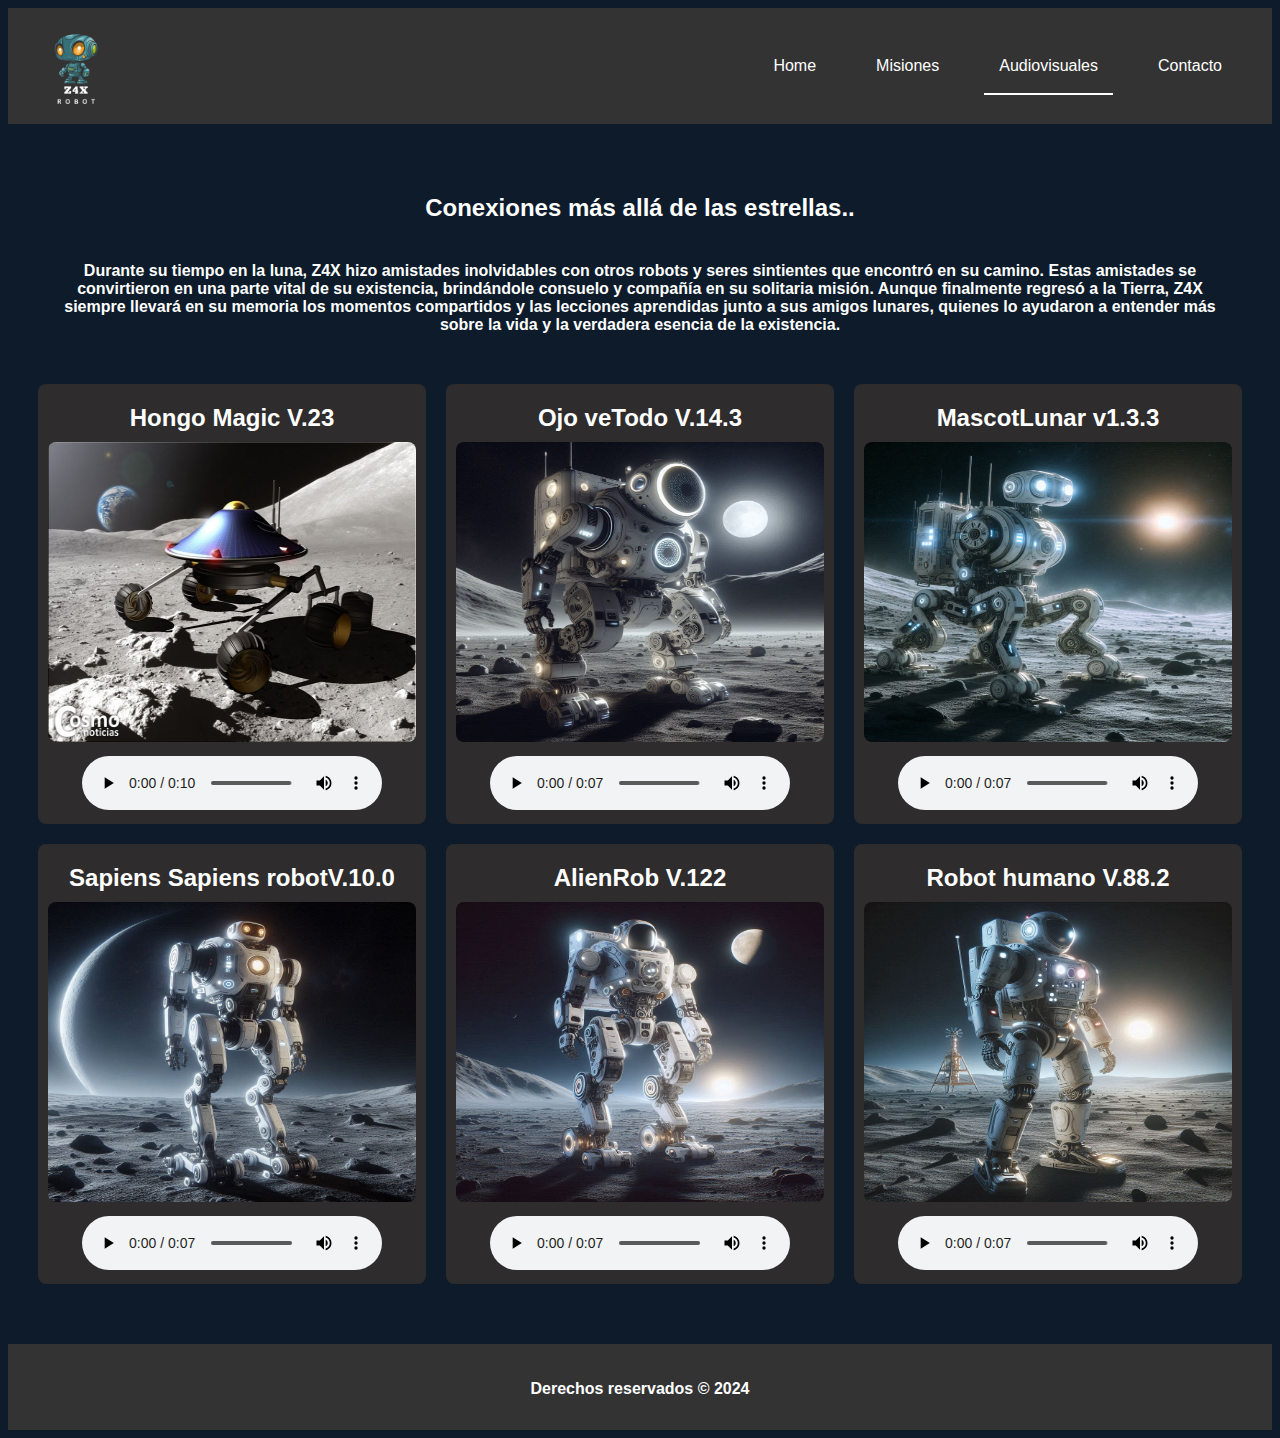
==== pages/audiovisuales.html @ 73c1279c "primer commit" ====
<!DOCTYPE html>
<html lang="en">

<head>
    <meta charset="UTF-8">
    <meta http-equiv="X-UA-Compatible" content="IE=edge">
    <meta name="viewport" content="width=device-width, initial-scale=1.0">
    <link rel="shortcut icon" href="/favicon.ico" type="image/x-icon">
    <title>Z4X, el robot</title>
    <link rel="stylesheet" href="/styles/style.css">
    <link rel="stylesheet" href="/styles/estilosNavbar.css">
    <link rel="stylesheet" href="../styles/audiovisuales.css">
    <link rel="stylesheet" href="https://cdn.jsdelivr.net/npm/bootstrap-icons@1.11.3/font/bootstrap-icons.min.css">

</head>

<body>

    <header>
        <nav class="navbar">
            <img class="logo" src="/assets/img/Z4XRobot-removebg-preview.png" alt="logo-robot"><a href="/index.html"></a>
            <div class="menu-icon" id="menu-icon"><i id="hamburguesa" class="bi bi-list"></i></div>
            <ul class="nav-list" id="nav-list">
                <li><a href="/index.html">Home</a></li>
                <li><a href="/pages/misiones.html">Misiones</a></li>
                <li><a class="active" href="/pages/audiovisuales.html">Audiovisuales</a></li>
                <li><a href="/pages/contacto.html">Contacto</a></li>
            </ul>
        </nav>
    </header>
    
    <h2 class="titulo-audiovisuales">Conexiones  más allá de las estrellas..</h2>
    <h4 class="subtitulo ">Durante su tiempo en la luna, Z4X hizo amistades inolvidables con otros robots y seres sintientes que encontró en su camino. Estas amistades se convirtieron en una parte vital de su existencia, brindándole consuelo y compañía en su solitaria misión.
    Aunque finalmente regresó a la Tierra, Z4X siempre llevará en su memoria los momentos compartidos y las lecciones aprendidas junto a sus amigos lunares, quienes lo ayudaron a entender más sobre la vida y la verdadera esencia de la existencia.</h4>

    <!-- En la siguientes section les aplico las tarjetas de robots con js -->
    <section class="contenedor">
    </section>
    <section class="contenedor">
    </section>

    <footer>
        <p>Derechos reservados &copy; 2024</p>
    </footer>

    <script src="/JS/app.js"></script>
    <script src="/JS/audiovisuales.js"></script>
</body>

</html>
---- styles/style.css ----
/* *{
    padding: 0;
    margin: 0;
    box-sizing: content-box;
} */
body{
    font-family: 'Lucida Sans', 'Lucida Sans Regular', 'Lucida Grande', 'Lucida Sans Unicode', Geneva, Verdana, sans-serif;
    background-color: #0D1B2A;
}

.logo {
    max-width: 6rem;
    cursor: pointer;
}

.nav-list li a{
    display: block;
    color: #fff;
    padding: 15px;
    text-decoration: none;

}
li:hover :not(.active){
    background-color: #111;


}
h1{
    background-color: #111;
    padding: 10px;
    margin: 0;
    color:#fff;
}


footer{
    background-color: #333;
    color: #fff;
    font-weight: 600;
    text-align: center;
    position: absolute;
    bottom: 0;
    width: 100%;
    padding-top: 20px;
    padding-bottom: 1em;
}
---- styles/estilosNavbar.css ----
.navbar {
    display: flex;
    justify-content: space-between;
    align-items: center;
    background-color: #333;
    padding: 10px 20px;
    /* tuve que aplicar un z index pq el carrusel no permitia ver el menu en dispositivo menores */
    z-index: 2;
    position: relative;
}

.logo {
    max-width: 6rem;
    cursor: pointer;
}


#hamburguesa{
    color: #ffff;
    font-size: 2.5rem;
    cursor: pointer;
}

.menu-icon {
    display: none;
    font-size: 10px;
    color: white;
    cursor: pointer;
}

.nav-list {
    list-style: none;
    display: flex;
    margin: 0;
    padding: 0;
}

.nav-list li {
    margin: 0 15px;
}

.nav-list a {
    color: white;
    text-decoration: none;
    position: relative;
}
.nav-list a.active::after{
    content: ''; /* Crea un pseudo-elemento */
    position: absolute; 
    left: 0; 
    right: 0; 
    bottom: -5px; 
    height: 2px; 
    background-color: #ffff; 
}



@media (max-width: 768px) {
    .menu-icon {
        display: block;
    }

    .nav-list {
        display: none;
        flex-direction: column;
        width: 100%;
        background-color: #333;
        position: absolute;
        top: 110px; /* Ajusta según la altura de la barra de navegación */
        left: 0;
    }

    /* .nav-list.active {
        display: flex;
    } */

    .nav-list li {
        margin: 10px 0;
        text-align: center;
    }
    .nav-list.show {
        display: flex; /* Mostrar el menú cuando tiene la clase 'show' */
    }
}



@media screen and (max-width: 550px) {
    .menu-icon {
        display: block;
    }

    .nav-list {
        display: none; 
        position: absolute;
        
        top: 110px; 
        right: 0;
        background-color: #333;
        width: 100%;
        flex-direction: column;
        align-items: center;
        gap: 1rem;
    }

    .nav-list.show {
        display: flex; /* Mostrar el menú cuando tiene la clase 'show' */
    }
}
---- styles/audiovisuales.css ----
body{
    position: relative;
    min-height: 100vh;
    padding-bottom: 6em;
}

.contenedor {
    display: flex;
    flex-wrap: wrap;
    justify-content: center; 
    margin: 20px;
}
.titulo-audiovisuales{
    color: #fff;
    text-align: center;
    margin-top: 70px;
}

.robot {
    font-size: 1.5em;
    margin: 10px;
    color: #ffff;
    
}


.imagen {
    width: 100%; 
    height: 300px;
    border-radius: 8px;
}


audio {
    margin-top: 10px;
}
.imagen:hover {
    border-radius: 50%;
} 
.subtitulo{
    color: white;
    display: inline-block;
    text-align: center;
    margin: 20px 50px;
} 

.robot-item {
    flex: 1 1 30%; /* Crece y se encoge, ocupando el 30% del ancho en pantallas grandes */
    margin: 10px; 
    border-radius: 8px; 
    padding: 10px; 
    text-align: center;
    background-color: #2e2c2c;
}


@media (max-width: 900px) {
    .robot-item {
        flex: 1 1 45%; /* Dos elementos en pantallas medianas */
    }
}


@media (max-width: 600px) {
    .robot-item {
        flex: 1 1 100%; /* Un elemento en pantallas pequeñas */
    }
}
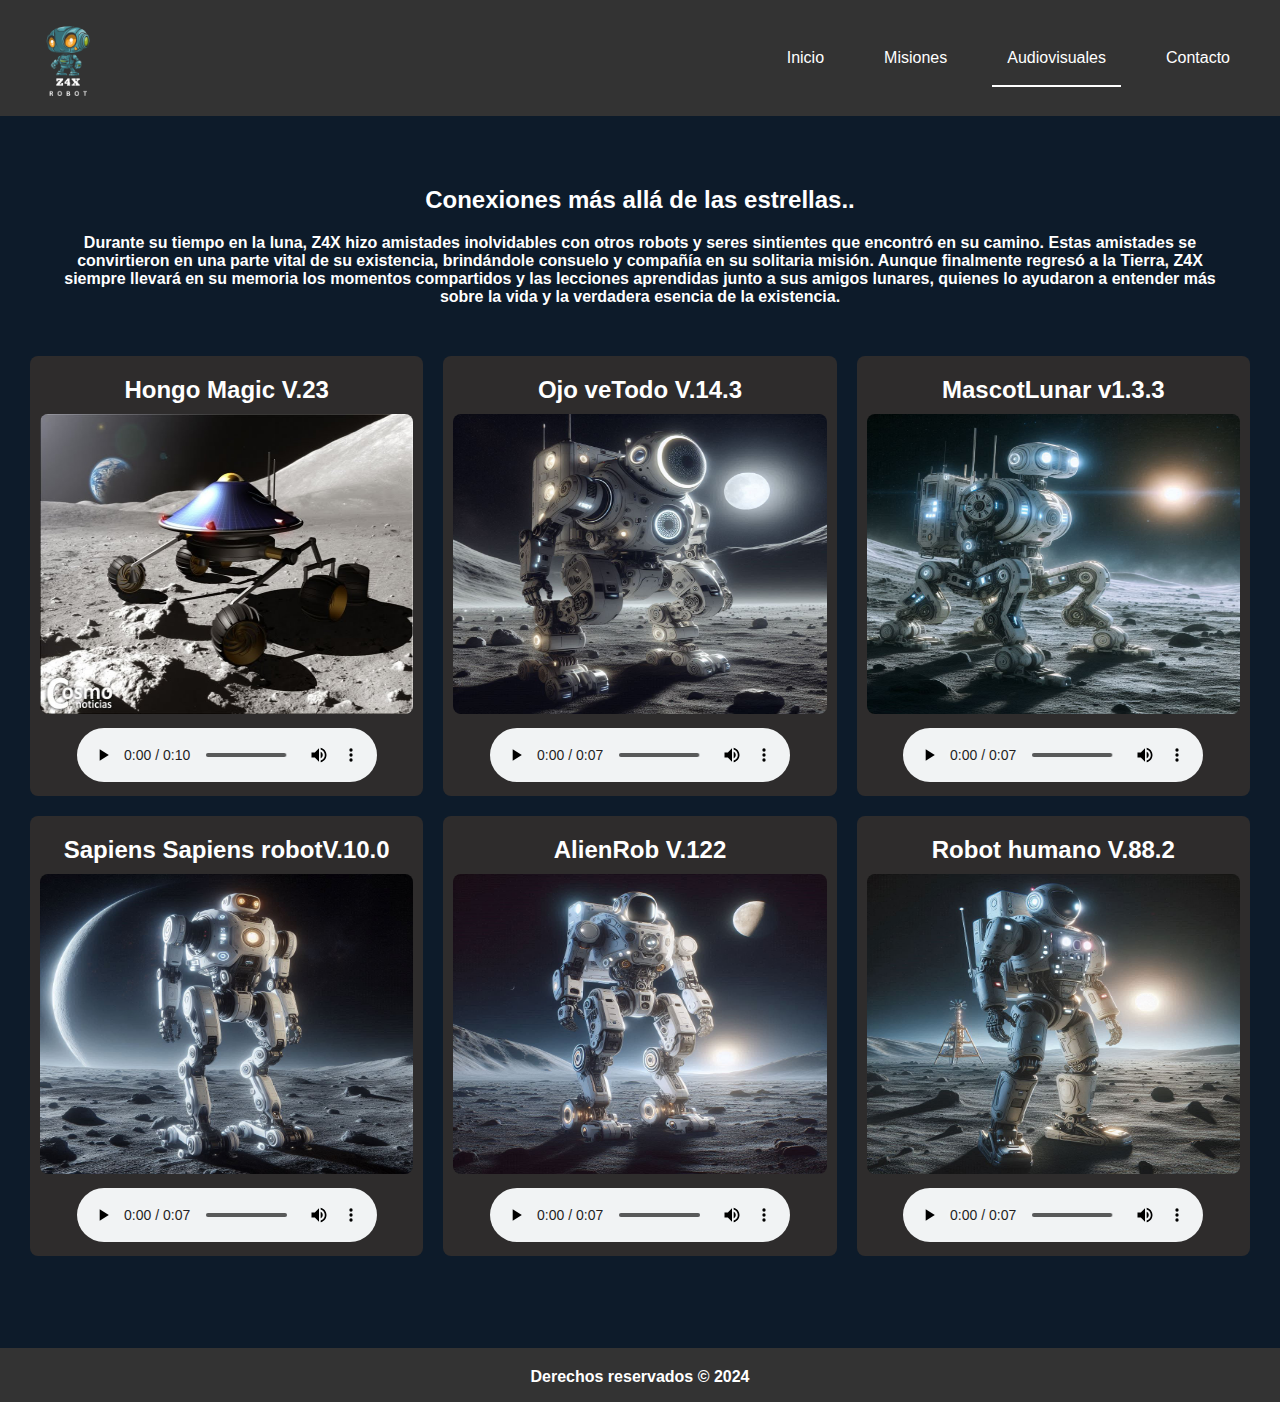
==== commit 468559f6: "cambio de li de home a inicio, linkeo de logo para la presentacion del video" ====
--- a/pages/audiovisuales.html
+++ b/pages/audiovisuales.html
@@ -21,7 +21,7 @@
             <img class="logo" src="/assets/img/Z4XRobot-removebg-preview.png" alt="logo-robot"><a href="/index.html"></a>
             <div class="menu-icon" id="menu-icon"><i id="hamburguesa" class="bi bi-list"></i></div>
             <ul class="nav-list" id="nav-list">
-                <li><a href="/index.html">Home</a></li>
+                <li><a href="/index.html">Inicio</a></li>
                 <li><a href="/pages/misiones.html">Misiones</a></li>
                 <li><a class="active" href="/pages/audiovisuales.html">Audiovisuales</a></li>
                 <li><a href="/pages/contacto.html">Contacto</a></li>
--- a/styles/audiovisuales.css
+++ b/styles/audiovisuales.css
@@ -1,3 +1,8 @@
+*{
+    box-sizing: border-box;
+    padding: 0;
+    margin: 0;
+}
 body{
     position: relative;
     min-height: 100vh;
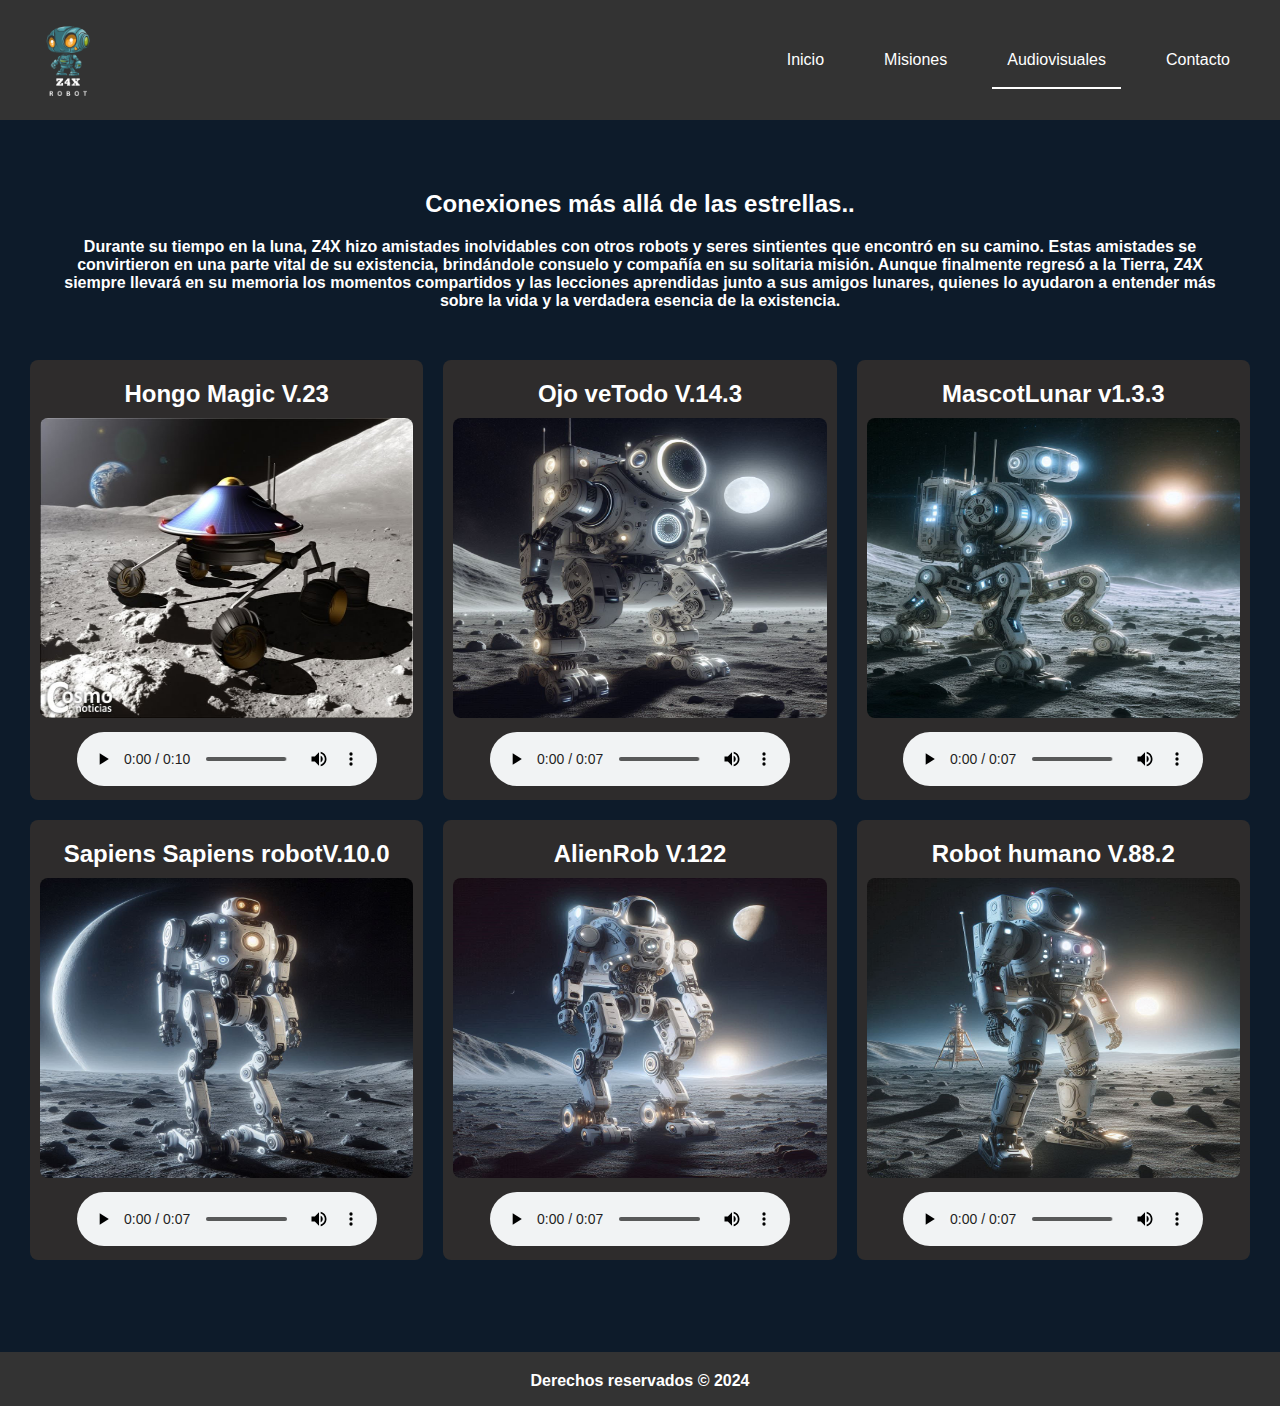
==== commit 8a2780e7: "cambio de palabra en ingles por castellano en el nav" ====
--- a/pages/audiovisuales.html
+++ b/pages/audiovisuales.html
@@ -18,7 +18,7 @@
 
     <header>
         <nav class="navbar">
-            <img class="logo" src="/assets/img/Z4XRobot-removebg-preview.png" alt="logo-robot"><a href="/index.html"></a>
+            <a href="/index.html"><img class="logo" src="/assets/img/Z4XRobot-removebg-preview.png" alt="logo-robot"></a>
             <div class="menu-icon" id="menu-icon"><i id="hamburguesa" class="bi bi-list"></i></div>
             <ul class="nav-list" id="nav-list">
                 <li><a href="/index.html">Inicio</a></li>
